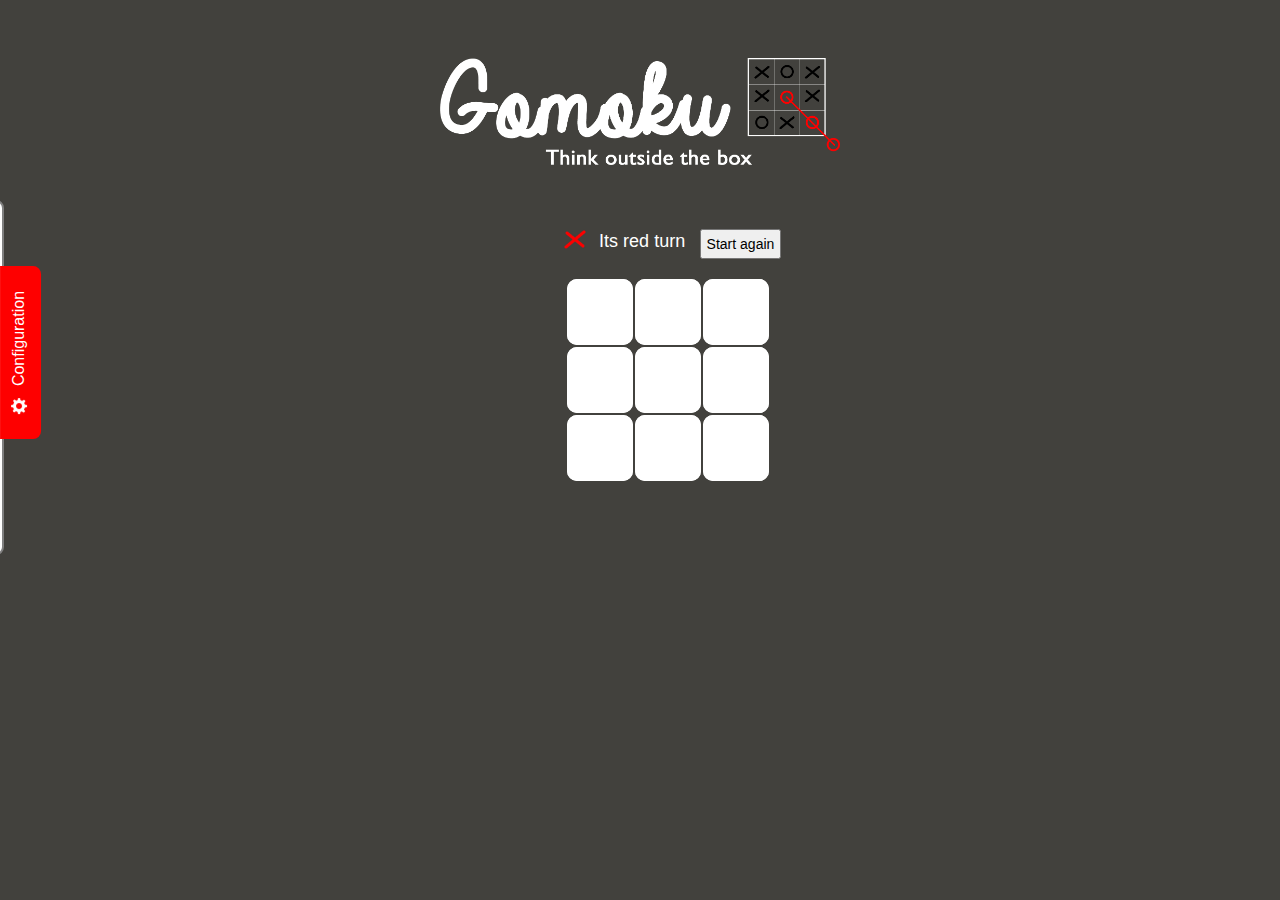
==== index.html @ e7137797 "Debut IA" ====
<!doctype html>
<html>
	<head>
		<title>Gomoku</title>
		<meta http-equiv="content-type" content="text/html; charset=utf-8" />
	</head>
	<link rel="stylesheet" type="text/css" href="css/gomoku.css">
	<body>
	<div id="title">
			<img src="images/logo.png" width="400px">
	</div>
	<div id="volet" class="configuration">
		<div>
			<div style="margin-bottom:30px;">
				<p  class="config_label">
				    <div style="float:left;width:50%;text-align:center;">Lines <input id="nb_rows" type="number" min="1" max="15" value="3"></div>
					<div style="margin-left:50%;text-align:center;">Columns <input id="nb_cols" type="number" min="1" max="15" value="3"></div>
				</p>
				<div style="margin-left:30px;" class="config_label">Token to align <input id="nb_win" type="number" min="2" value="3" max="15"></div>
				<div style="margin-left:30px;" class="config_label">Search depth <input id="searchDepth" type="number" min="1" value="4" max="10"></div>
				
			</div>
			<div>
			<table class="config_label" style="width:80%;margin-left:30px;">
				<tr>
					<td style="width:60%;"></td>
					<td style="text-align:center;width:20%;">Red</td>
					<td style="text-align:center;width:20%;">Black</td>
				</tr>
				<tr>
					<td>Human</td>
					<td style="text-align:center;"><input name="red" id="red_human" type="radio"  checked="true"></td>
					<td style="text-align:center;"><input name="black" id="black_human" type="radio"></td>
				</tr>
				<tr>
					<td>Computer</td>
					<td style="text-align:center;"><input name="red" id="red_ia" type="radio"></td>
					<td style="text-align:center;"><input name="black" id="black_ia" type="radio"></td>
				</tr>
				<tr>
					<td>Random</td>
					<td style="text-align:center;"><input name="red" id="red_random" type="radio"></td>
					<td style="text-align:center;"><input name="black" id="black_random" type="radio" checked="true"></td>
				</tr>
			</table>
			</div>
			<div style="text-align:center;margin-top:20px;">
				<label style="text-align:center;"><button onclick="random_configuration();">Random</button></label>
				<label style="text-align:center;"><button onclick="get_configuration();" >Begin</button></label>
			</div>
		</div>
		<a href="#volet" class="ouvrir"><img src="images/tool.png" style="margin-right:12px;"><span style="vertical-align:17%;">Configuration</span></a>
		<a href="#volet_clos" class="fermer"><img src="images/tool.png" style="margin-right:12px;"><span style="vertical-align:17%;">Configuration</span></a>
	</div>
	<div class="content" style="width:100%">
		<div style="width:100%;padding:10px;text-align:center;" id="game">
			<div style="margin-bottom:14px;">
				<img id="img_turn" src="images/cross.png" width="40px;">
				<span id="player_round">Default</span>
				<button id="start_again" class="hide" onclick="get_configuration();">Start again</button>
			</div>
			<table id="table_game" align="center"></table>
		<div>
	</div>


		<script src='js/gomoku.js'></script>
	</body>
</html>
---- css/gomoku.css ----
html {
	background-color: #42413d;
	color:white;
    font-family: Gill Sans,Gill Sans MT,Calibri,sans-serif; 
}

button {
    font-family: Gill Sans,Gill Sans MT,Calibri,sans-serif; 
	font-size:14px;
	padding:5px;
	cursor:pointer;
}

td, tr{
	border: 2px solid white;
	border-radius: 10px;
	background-color: white;
}

#table_game td{
	/*width: 50px;
	height: 50px;*/
	cursor: pointer;
}

#player_round{
    font-size:18px;
    vertical-align: 59%;
}
#img_turn{
    margin-top: 10px;
}
.red {
	background: white url("../images/cross.png") no-repeat center center;
}

.black {
	background: white url("../images/circle.png") no-repeat center center;
}

.content{
	padding:10px;
	position:absolute;
  	z-index:1;
}

#start_again{
    vertical-align: 60%;
    margin-left: 10px;
}
#start_again .hide{
    display: none;
}
#start_again .show{
    display: inline;
}
#rules{
 	float:left;
    width:30%;
}
#title{
	text-align: center;
	padding:50px;
    padding-bottom: 20px;
}

#volet {
	position:absolute;
 	z-index: 2;
    width: 280px;
    padding: 20px;
    background: white; color: black;
    border-radius: 0 8px 8px 0 ;
    border: 2px solid grey;
    left: -320px; 
    top: 200px;	
}

#volet a.ouvrir, #volet a.fermer {
    padding: 10px 25px;
    background: #fe0000;
    color: #fff;
    text-decoration: none;
}

#volet a.fermer {
    display: none;
}

#volet a.ouvrir, #volet a.fermer {
    position: absolute;
    right: -105px;
    top: 130px;

    /* quelques styles CSS3 */
    -ms-transform: rotate(270deg);
    -moz-transform: rotate(270deg);
    -webkit-transform: rotate(270deg);
    transform: rotate(270deg);

    border-radius: 0 0 8px 8px;
}

#volet {
    -webkit-transition: all .5s ease-in;
    transition: all .5s ease-in;
}

#volet_clos:target #volet {
    left: -250px;
}

#volet:target a.ouvrir {
    display: none;
}

#volet:target a.fermer {
    display: block;
}

#volet:target {
    left: 0;
}

.config_label {
	margin-bottom: 20px;
}
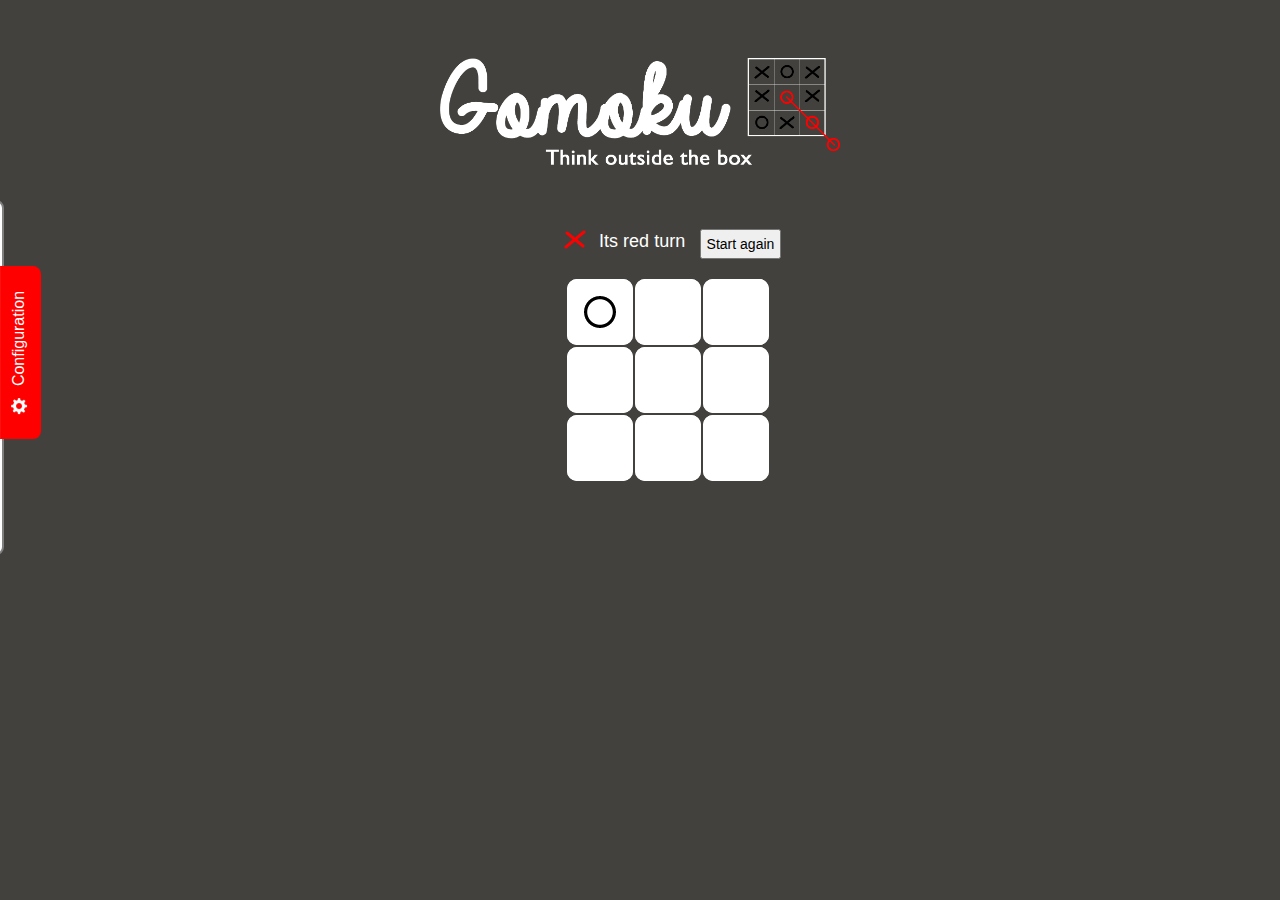
==== commit 226d1c59: "Alpha/Beta" ====
--- a/index.html
+++ b/index.html
@@ -35,18 +35,18 @@
 				<tr>
 					<td>Computer</td>
 					<td style="text-align:center;"><input name="red" id="red_ia" type="radio"></td>
-					<td style="text-align:center;"><input name="black" id="black_ia" type="radio"></td>
+					<td style="text-align:center;"><input name="black" id="black_ia" type="radio" checked="true"></td>
 				</tr>
 				<tr>
 					<td>Random</td>
 					<td style="text-align:center;"><input name="red" id="red_random" type="radio"></td>
-					<td style="text-align:center;"><input name="black" id="black_random" type="radio" checked="true"></td>
+					<td style="text-align:center;"><input name="black" id="black_random" type="radio"></td>
 				</tr>
 			</table>
 			</div>
 			<div style="text-align:center;margin-top:20px;">
 				<label style="text-align:center;"><button onclick="random_configuration();">Random</button></label>
-				<label style="text-align:center;"><button onclick="get_configuration();" >Begin</button></label>
+				<label style="text-align:center;"><button onclick="get_configuration();">Begin</button></label>
 			</div>
 		</div>
 		<a href="#volet" class="ouvrir"><img src="images/tool.png" style="margin-right:12px;"><span style="vertical-align:17%;">Configuration</span></a>
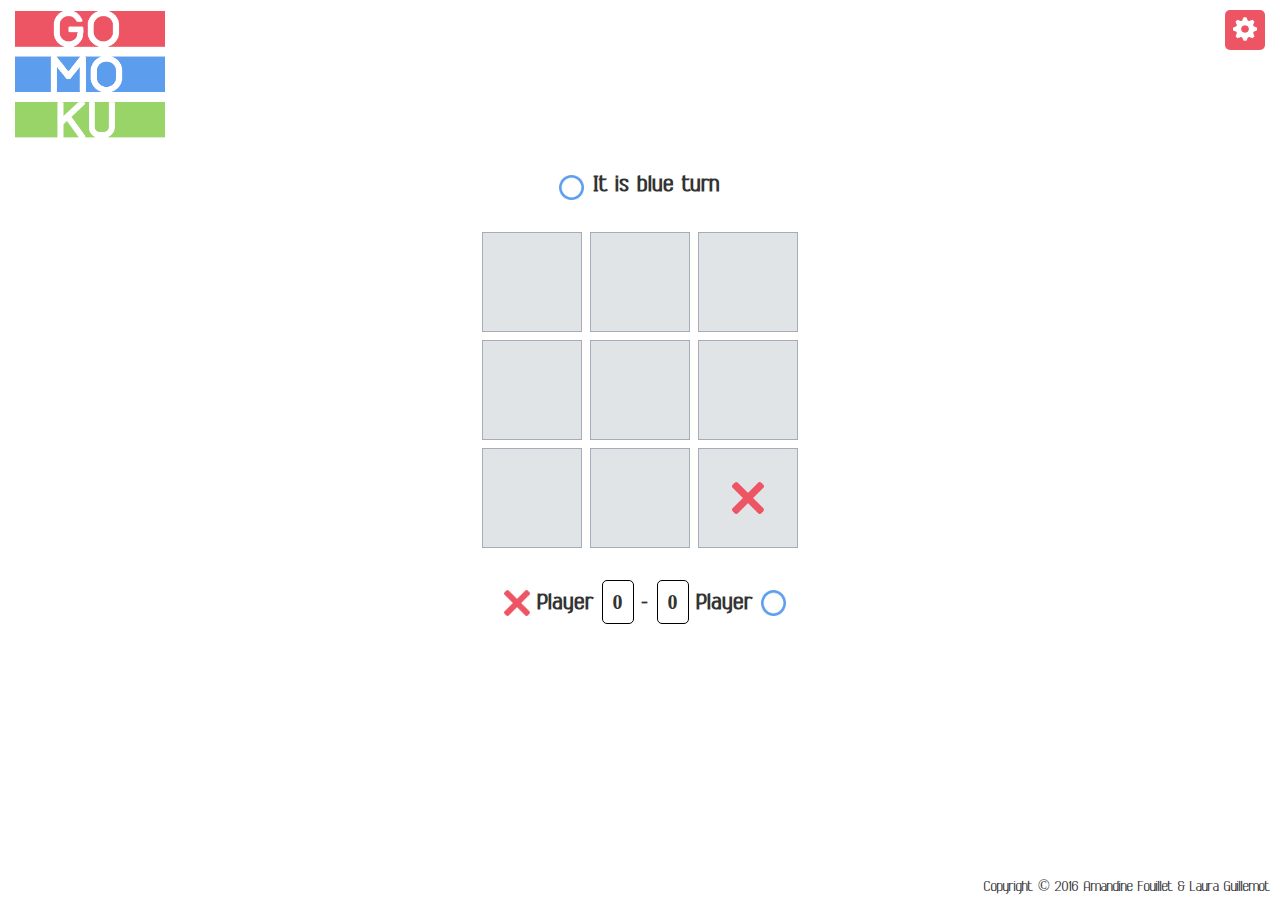
==== commit e9545e9a: "Changement graphique" ====
--- a/index.html
+++ b/index.html
@@ -5,65 +5,91 @@
 		<meta http-equiv="content-type" content="text/html; charset=utf-8" />
 	</head>
 	<link rel="stylesheet" type="text/css" href="css/gomoku.css">
-	<body>
-	<div id="title">
-			<img src="images/logo.png" width="400px">
-	</div>
-	<div id="volet" class="configuration">
-		<div>
-			<div style="margin-bottom:30px;">
-				<p  class="config_label">
-				    <div style="float:left;width:50%;text-align:center;">Lines <input id="nb_rows" type="number" min="1" max="15" value="3"></div>
-					<div style="margin-left:50%;text-align:center;">Columns <input id="nb_cols" type="number" min="1" max="15" value="3"></div>
-				</p>
-				<div style="margin-left:30px;" class="config_label">Token to align <input id="nb_win" type="number" min="2" value="3" max="15"></div>
-				<div style="margin-left:30px;" class="config_label">Search depth <input id="searchDepth" type="number" min="1" value="4" max="10"></div>
-				
+	<link rel="stylesheet" type="text/css" href="css/bootstrap.min.css">
+	<body style="text-align:left;">
+		<div class="container">
+			<div class="row">
+			<div id="princ" class="col-xs-12">
+				<div class="row" style="margin-top:10px">
+					<div class="col-xs-6">
+						<img src="images/gomoku.png" width="150px"/>
+					</div>
+					<div class="col-xs-6 text-right">
+						<button id="btnOpen"  onclick="openThat()"  class="button redbutton"><img src="images/configuration.png"/></button>
+					</div>
+				</div>
+
+				<div class="row text-center" style="margin-top:20px;">
+						<div style="margin-bottom:20px;"><img id="img_turn" src="images/delete.png" width="2%"><span id="player_round" class="turn">It is red turn ! </span><button id="continue" onclick="continueGame();" class="button contButton">Continue</button></div>
+						<div id="game">
+						<table id="table_game">
+							<tr><td></td><td></td><td></td></tr>
+							<tr><td></td><td></td><td></td></tr>
+							<tr><td></td><td></td><td></td></tr>
+						</table>
+						</div>
+						<div style="margin-top:30px;"><span class="turn"><img src="images/delete.png" width="2%"> Player <span class="number" id="red_points">8</span> - <span id="blue_points" class="number">3</span> Player <img src="images/geometry.png" width="2%"></span></div>
+				</div>
 			</div>
-			<div>
-			<table class="config_label" style="width:80%;margin-left:30px;">
-				<tr>
-					<td style="width:60%;"></td>
-					<td style="text-align:center;width:20%;">Red</td>
-					<td style="text-align:center;width:20%;">Black</td>
-				</tr>
-				<tr>
-					<td>Human</td>
-					<td style="text-align:center;"><input name="red" id="red_human" type="radio"  checked="true"></td>
-					<td style="text-align:center;"><input name="black" id="black_human" type="radio"></td>
-				</tr>
-				<tr>
-					<td>Computer</td>
-					<td style="text-align:center;"><input name="red" id="red_ia" type="radio"></td>
-					<td style="text-align:center;"><input name="black" id="black_ia" type="radio" checked="true"></td>
-				</tr>
-				<tr>
-					<td>Random</td>
-					<td style="text-align:center;"><input name="red" id="red_random" type="radio"></td>
-					<td style="text-align:center;"><input name="black" id="black_random" type="radio"></td>
-				</tr>
-			</table>
-			</div>
-			<div style="text-align:center;margin-top:20px;">
-				<label style="text-align:center;"><button onclick="random_configuration();">Random</button></label>
-				<label style="text-align:center;"><button onclick="get_configuration();">Begin</button></label>
-			</div>
-		</div>
-		<a href="#volet" class="ouvrir"><img src="images/tool.png" style="margin-right:12px;"><span style="vertical-align:17%;">Configuration</span></a>
-		<a href="#volet_clos" class="fermer"><img src="images/tool.png" style="margin-right:12px;"><span style="vertical-align:17%;">Configuration</span></a>
-	</div>
-	<div class="content" style="width:100%">
-		<div style="width:100%;padding:10px;text-align:center;" id="game">
-			<div style="margin-bottom:14px;">
-				<img id="img_turn" src="images/cross.png" width="40px;">
-				<span id="player_round">Default</span>
-				<button id="start_again" class="hide" onclick="get_configuration();">Start again</button>
-			</div>
-			<table id="table_game" align="center"></table>
-		<div>
-	</div>
+			<div id="config" class="col-xs-3 text-right">
+				<div style="margin-top:10px">
+					<a id="btnClose" onclick="closeThat()" class="button whitebutton" aria-hidden="true"><img src="images/configuration21.png"/></a>
+					<div class="col-xs-12 text-center" style="margin-top:0px;font-family:track">Settings</div>
+					<div class="col-xs-12 text-left" style="margin-top:50px;">
+						<span style="margin-right:10px;">Number of rows</span> 
+						<img onclick="dec('nb_rows',1);" class="add_minus" src="images/minus.png" style="margin-right:10px"/>
+						<span id="nb_rows" class="nb">3</span> 
+						<img onclick="inc('nb_rows',15);" class="add_minus" src="images/add.png" style="margin-left:10px">
+					</div>
+					<div class="col-xs-12 text-left" style="margin-top:50px;margin-right:10px;">
+						<span style="margin-right:10px;">Number of columns</span> 
+						<img onclick="dec('nb_cols',1);"  class="add_minus" src="images/minus.png" style="margin-right:10px"/>
+						<span id="nb_cols" class="nb">3</span> 
+						<img onclick="inc('nb_cols',15);" class="add_minus" src="images/add.png" style="margin-left:10px">
+					</div>
+					<div class="col-xs-12 text-left" style="margin-top:50px;margin-right:10px;">
+						<span style="margin-right:10px;">Token to align</span> 
+						<img onclick="dec('nb_win',1);" class="add_minus" src="images/minus.png" style="margin-right:10px"/>
+						<span id="nb_win" class="nb">3</span> 
+						<img onclick="inc('nb_win',15);" class="add_minus" src="images/add.png" style="margin-left:10px">
+					</div>
+					<div class="col-xs-12 text-left" style="margin-top:50px;margin-right:10px;">
+						<span style="margin-right:10px">Play with </span>
+						<input type="radio" id="human" name="player" onclick="hideComp();"/>
+  						<label for="human"><span></span>Human</label>
+						<input type="radio" id="computer" name="player" checked="true" onclick="showComp();" />
+ 						<label for="computer"><span></span>Computer</label>
+					</div>
+					<div id="color" class="col-xs-12 text-left" style="margin-top:50px;margin-right:10px;">
+						<span style="margin-right:10px">Your color </span>
+						<input type="radio" id="red" name="color" checked="true"/>
+  						<label for="red"><span></span>Red</label>
+						<input type="radio" id="blue" name="color"/>
+ 						<label for="blue"><span></span>Blue</label>
+					</div>
+					<div id="difficulty" class="col-xs-12 text-left" style="margin-top:50px;margin-right:10px;">
+						<span style="margin-right:10px">Difficulty</span>
+						<input type="radio" id="random" name="level" />
+  						<label for="random"><span></span>Easy</label>
+						<input type="radio" id="medium" name="level" checked="true"/>
+ 						<label for="medium"><span></span>Medium</label>
+ 						<input type="radio" id="hard" name="level"/>
+ 						<label for="hard"><span></span>Hard</label>
+					</div>
+					<div class="col-xs-12 text-center" style="margin-top:80px;">
+						<div class="col-xs-6"><button onclick="random_configuration();" style="width:100%;color:#ed5564;font-family:track;padding:5px;">Random</button></div>
+						<div class="col-xs-6"><button onclick="get_configuration(true);" style="width:100%;color:#ed5564;font-family:track;padding:5px;">Restart</button></div>
+					</div>
 
 
+				</div>
+			</div>
+			</div>
+			<footer id="foot">Copyright © 2016 Amandine Fouillet & Laura Guillemot</footer>
+		</div>
+		<script src="js/graphique.js"></script>
 		<script src='js/gomoku.js'></script>
+		<script src="js/jquery-2.2.0.min.js"></script>
+		<script src="js/bootstrap.min.js"></script>
 	</body>
 </html>--- a/css/gomoku.css
+++ b/css/gomoku.css
@@ -1,127 +1,213 @@
-html {
-	background-color: #42413d;
-	color:white;
-    font-family: Gill Sans,Gill Sans MT,Calibri,sans-serif; 
-}
-
-button {
-    font-family: Gill Sans,Gill Sans MT,Calibri,sans-serif; 
-	font-size:14px;
-	padding:5px;
-	cursor:pointer;
-}
-
-td, tr{
-	border: 2px solid white;
-	border-radius: 10px;
-	background-color: white;
-}
-
-#table_game td{
-	/*width: 50px;
-	height: 50px;*/
-	cursor: pointer;
-}
-
-#player_round{
-    font-size:18px;
-    vertical-align: 59%;
-}
-#img_turn{
-    margin-top: 10px;
-}
+@font-face {
+  font-family: 'ambrosia';
+  src: url('../font/ambrosia.ttf') format('truetype');
+  font-weight: normal;
+  font-style: normal;
+}
+
+@font-face {
+    font-family: 'source';
+    src: url('../font/Source.otf') format('truetype');
+    font-weight: normal;
+    font-style: normal;
+}
+
+body{
+  
+  min-height: 100%;
+  font-family: ambrosia; 
+  text-align: center; 
+}
+
 .red {
-	background: white url("../images/cross.png") no-repeat center center;
+  background: #e0e4e7  url("../images/delete.png") no-repeat center center;
+}
+.redWin {
+  background: #ed5564;
 }
 
 .black {
-	background: white url("../images/circle.png") no-repeat center center;
-}
-
-.content{
-	padding:10px;
-	position:absolute;
-  	z-index:1;
-}
-
-#start_again{
-    vertical-align: 60%;
-    margin-left: 10px;
-}
-#start_again .hide{
-    display: none;
-}
-#start_again .show{
-    display: inline;
-}
-#rules{
- 	float:left;
-    width:30%;
-}
-#title{
-	text-align: center;
-	padding:50px;
-    padding-bottom: 20px;
-}
-
-#volet {
-	position:absolute;
- 	z-index: 2;
-    width: 280px;
-    padding: 20px;
-    background: white; color: black;
-    border-radius: 0 8px 8px 0 ;
-    border: 2px solid grey;
-    left: -320px; 
-    top: 200px;	
-}
-
-#volet a.ouvrir, #volet a.fermer {
-    padding: 10px 25px;
-    background: #fe0000;
-    color: #fff;
-    text-decoration: none;
-}
-
-#volet a.fermer {
-    display: none;
-}
-
-#volet a.ouvrir, #volet a.fermer {
-    position: absolute;
-    right: -105px;
-    top: 130px;
-
-    /* quelques styles CSS3 */
-    -ms-transform: rotate(270deg);
-    -moz-transform: rotate(270deg);
-    -webkit-transform: rotate(270deg);
-    transform: rotate(270deg);
-
-    border-radius: 0 0 8px 8px;
-}
-
-#volet {
-    -webkit-transition: all .5s ease-in;
-    transition: all .5s ease-in;
-}
-
-#volet_clos:target #volet {
-    left: -250px;
-}
-
-#volet:target a.ouvrir {
-    display: none;
-}
-
-#volet:target a.fermer {
-    display: block;
-}
-
-#volet:target {
-    left: 0;
-}
-
-.config_label {
-	margin-bottom: 20px;
+  background: #e0e4e7  url("../images/geometry.png") no-repeat center center;
+}
+.blackWin {
+  background: #4cc5e4;
+}
+.turn{
+  margin-left:10px;
+  margin-top:10px;
+  font-family: ambrosia; 
+  font-size: 25px;
+  font-weight: bold;
+}
+
+table { 
+  margin : 10px auto auto auto; 
+  border-collapse: inherit !important;
+  border-spacing: 8px 8px !important;
+}
+
+.container{
+  width:100% !important;
+}
+
+
+.alignTable{
+  position: absolute;
+  left:40%;
+}
+
+table td{
+  cursor: pointer;
+  display: table-cell !important;
+  width:100px !important;
+  height:100px !important;
+  background-color: #e0e4e7 ;
+  border: 1px solid #a5adb8;
+}
+
+.border_bottom {
+  border-bottom:1pt solid black;
+} 
+
+.button {
+  vertical-align: middle;
+  position: relative;
+  vertical-align: middle;
+  border-radius: 5px;
+  padding: 5px;
+  font-size: 22px;
+  width:40px;
+  height:40px;
+  color: white;
+  text-align: center;
+  right:0;
+  background: #67B2D0;
+  border: 0;
+  cursor: pointer;
+}
+
+.redbutton {
+  background: #ed5564;
+  padding-top: 1px;
+}
+
+.number{
+  font-family: track;
+  font-size: 20px;
+  padding:10px;
+  border-radius: 5px;
+  border:1px solid black;
+}
+
+.center-table
+{
+  margin: 0 auto !important;
+  float: none !important;
+}
+
+.center-div{
+  position: absolute;
+  margin: auto;
+  top: 35%; 
+  left: 40%;
+  border-radius: 3px;
+}
+
+.whitebutton{
+  background-color: white !important;
+}
+
+
+#btnClose {
+  display: none;
+}
+
+#princ{
+  display: inline-block;
+}
+
+#config{
+  display:none;
+  background:#ed5564;
+  height:100vh;
+  color:white;
+  font-family: source;
+  font-size: 20px;
+}
+
+.add_minus{
+  cursor: pointer;
+
+}
+.nb{
+  font-family: track;
+}
+
+footer {
+  position: absolute; 
+  font-family: ambrosia;
+  bottom: 0; 
+  right: 0;
+  font-size: 16px;
+  margin-right:10px;
+  margin-left:10px;
+}
+
+
+div {
+  margin:0 0 0.75em 0;
+}
+
+input[type="radio"] {
+    display:none;
+}
+input[type="radio"] + label {
+    color: white;
+    margin-right: 10px;
+}
+
+input[type="radio"] + label span {
+    display:inline-block;
+    width:19px;
+    height:19px;
+    margin:-1px 4px 0 0;
+    vertical-align:middle;
+    cursor:pointer;
+    -moz-border-radius:  50%;
+    border-radius:  50%;
+    margin-right: 10px;
+}
+
+input[type="radio"] + label span {
+     background-color:white;
+}
+
+input[type="radio"]:checked + label span{
+     background-color:#4cc5e4;
+
+}
+input[type="radio"]:checked + label span .green{
+     background-color:black;
+
+}
+
+input[type="radio"] + label span,
+input[type="radio"]:checked + label span {
+  -webkit-transition:background-color 0.4s linear;
+  -o-transition:background-color 0.4s linear;
+  -moz-transition:background-color 0.4s linear;
+  transition:background-color 0.4s linear;
+}
+
+label{
+  font-weight: inherit !important;
+}
+
+.contButton{
+  margin-left:20px;
+  width:100px;
+  font-size:18px;
+  font-family:source;
+  display:none;
+  background-color: #5c9ded;
 }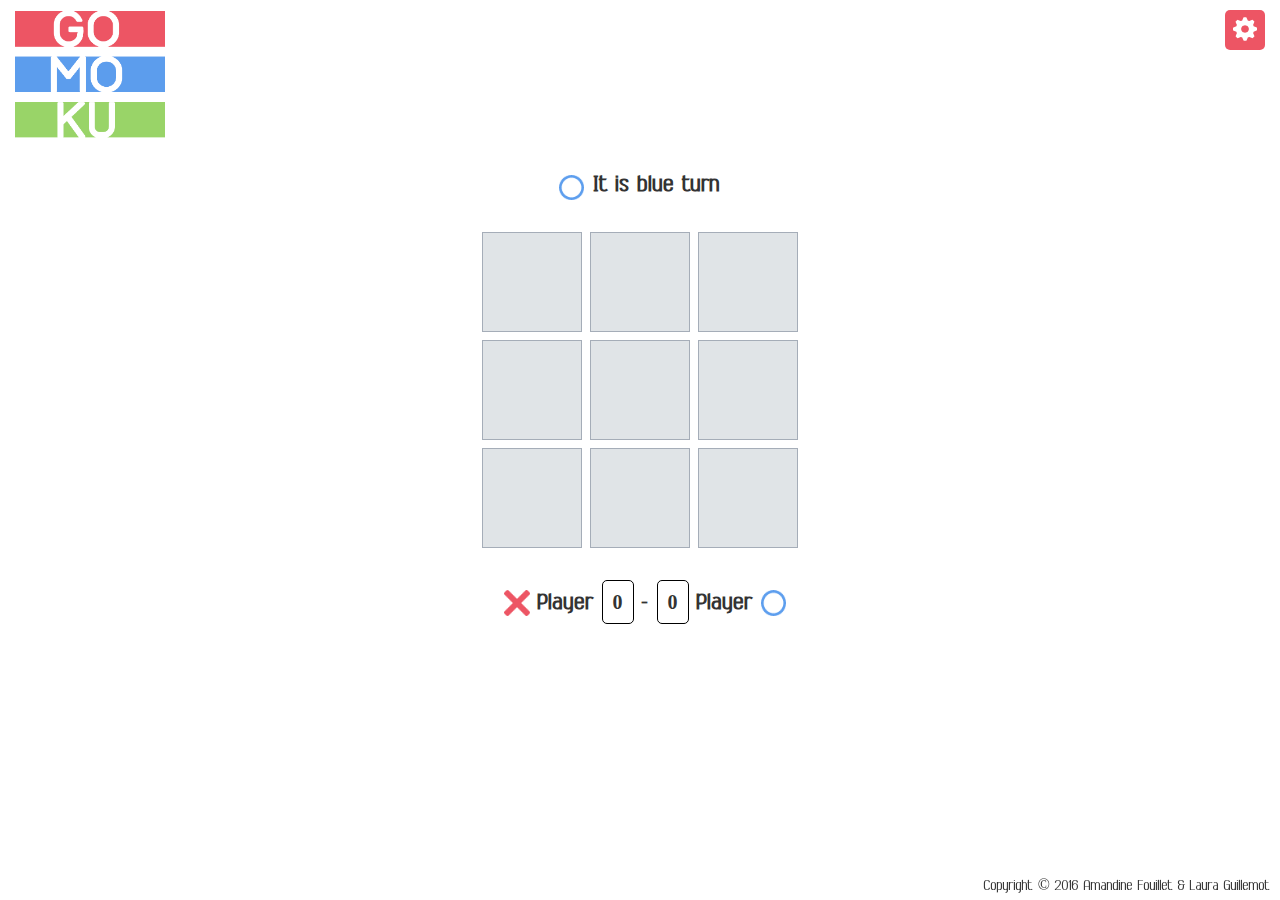
==== commit 55f32951: "comment" ====
--- a/index.html
+++ b/index.html
@@ -6,7 +6,7 @@
 	</head>
 	<link rel="stylesheet" type="text/css" href="css/gomoku.css">
 	<link rel="stylesheet" type="text/css" href="css/bootstrap.min.css">
-	<body style="text-align:left;">
+	<body style="text-align:left;" onload="get_configuration(true);">
 		<div class="container">
 			<div class="row">
 			<div id="princ" class="col-xs-12">
@@ -31,43 +31,43 @@
 						<div style="margin-top:30px;"><span class="turn"><img src="images/delete.png" width="2%"> Player <span class="number" id="red_points">8</span> - <span id="blue_points" class="number">3</span> Player <img src="images/geometry.png" width="2%"></span></div>
 				</div>
 			</div>
-			<div id="config" class="col-xs-3 text-right">
+			<div id="config" class="col-md-3 col-xs-6 text-right">
 				<div style="margin-top:10px">
 					<a id="btnClose" onclick="closeThat()" class="button whitebutton" aria-hidden="true"><img src="images/configuration21.png"/></a>
 					<div class="col-xs-12 text-center" style="margin-top:0px;font-family:track">Settings</div>
 					<div class="col-xs-12 text-left" style="margin-top:50px;">
 						<span style="margin-right:10px;">Number of rows</span> 
-						<img onclick="dec('nb_rows',1);" class="add_minus" src="images/minus.png" style="margin-right:10px"/>
+						<img onclick="dec('nb_rows', 1);" class="add_minus" src="images/minus.png" style="margin-right:10px"/>
 						<span id="nb_rows" class="nb">3</span> 
 						<img onclick="inc('nb_rows',15);" class="add_minus" src="images/add.png" style="margin-left:10px">
 					</div>
-					<div class="col-xs-12 text-left" style="margin-top:50px;margin-right:10px;">
+					<div class="col-xs-12 text-left" style="margin-top:30px;margin-right:10px;">
 						<span style="margin-right:10px;">Number of columns</span> 
 						<img onclick="dec('nb_cols',1);"  class="add_minus" src="images/minus.png" style="margin-right:10px"/>
 						<span id="nb_cols" class="nb">3</span> 
 						<img onclick="inc('nb_cols',15);" class="add_minus" src="images/add.png" style="margin-left:10px">
 					</div>
-					<div class="col-xs-12 text-left" style="margin-top:50px;margin-right:10px;">
+					<div class="col-xs-12 text-left" style="margin-top:30px;margin-right:10px;">
 						<span style="margin-right:10px;">Token to align</span> 
 						<img onclick="dec('nb_win',1);" class="add_minus" src="images/minus.png" style="margin-right:10px"/>
 						<span id="nb_win" class="nb">3</span> 
 						<img onclick="inc('nb_win',15);" class="add_minus" src="images/add.png" style="margin-left:10px">
 					</div>
-					<div class="col-xs-12 text-left" style="margin-top:50px;margin-right:10px;">
+					<div class="col-xs-12 text-left" style="margin-top:30px;margin-right:10px;">
 						<span style="margin-right:10px">Play with </span>
 						<input type="radio" id="human" name="player" onclick="hideComp();"/>
   						<label for="human"><span></span>Human</label>
 						<input type="radio" id="computer" name="player" checked="true" onclick="showComp();" />
  						<label for="computer"><span></span>Computer</label>
 					</div>
-					<div id="color" class="col-xs-12 text-left" style="margin-top:50px;margin-right:10px;">
+					<div id="color" class="col-xs-12 text-left" style="margin-top:30px;margin-right:10px;">
 						<span style="margin-right:10px">Your color </span>
 						<input type="radio" id="red" name="color" checked="true"/>
   						<label for="red"><span></span>Red</label>
 						<input type="radio" id="blue" name="color"/>
  						<label for="blue"><span></span>Blue</label>
 					</div>
-					<div id="difficulty" class="col-xs-12 text-left" style="margin-top:50px;margin-right:10px;">
+					<div id="difficulty" class="col-xs-12 text-left" style="margin-top:30px;margin-right:10px;">
 						<span style="margin-right:10px">Difficulty</span>
 						<input type="radio" id="random" name="level" />
   						<label for="random"><span></span>Easy</label>
@@ -76,7 +76,7 @@
  						<input type="radio" id="hard" name="level"/>
  						<label for="hard"><span></span>Hard</label>
 					</div>
-					<div class="col-xs-12 text-center" style="margin-top:80px;">
+					<div class="col-xs-12 text-center" style="margin-top:50px;">
 						<div class="col-xs-6"><button onclick="random_configuration();" style="width:100%;color:#ed5564;font-family:track;padding:5px;">Random</button></div>
 						<div class="col-xs-6"><button onclick="get_configuration(true);" style="width:100%;color:#ed5564;font-family:track;padding:5px;">Restart</button></div>
 					</div>
@@ -89,6 +89,7 @@
 		</div>
 		<script src="js/graphique.js"></script>
 		<script src='js/gomoku.js'></script>
+		<script src='js/ia.js'></script>
 		<script src="js/jquery-2.2.0.min.js"></script>
 		<script src="js/bootstrap.min.js"></script>
 	</body>
--- a/css/gomoku.css
+++ b/css/gomoku.css
@@ -13,8 +13,8 @@
 }
 
 body{
-  
   min-height: 100%;
+  height:100%;
   font-family: ambrosia; 
   text-align: center; 
 }
@@ -144,14 +144,21 @@
 }
 
 footer {
-  position: absolute; 
+  height:24px; 
   font-family: ambrosia;
-  bottom: 0; 
-  right: 0;
   font-size: 16px;
+  height:24px; // Replace with the height your footer should be
+  width: 100%; // Don't change
+  background-image: none;
+  background-repeat: repeat;
+  background-attachment: scroll;
+  background-position: 0% 0%;
+  position: fixed;
+  bottom: 0pt;
+  right: 0pt;
   margin-right:10px;
   margin-left:10px;
-}
+}  
 
 
 div {
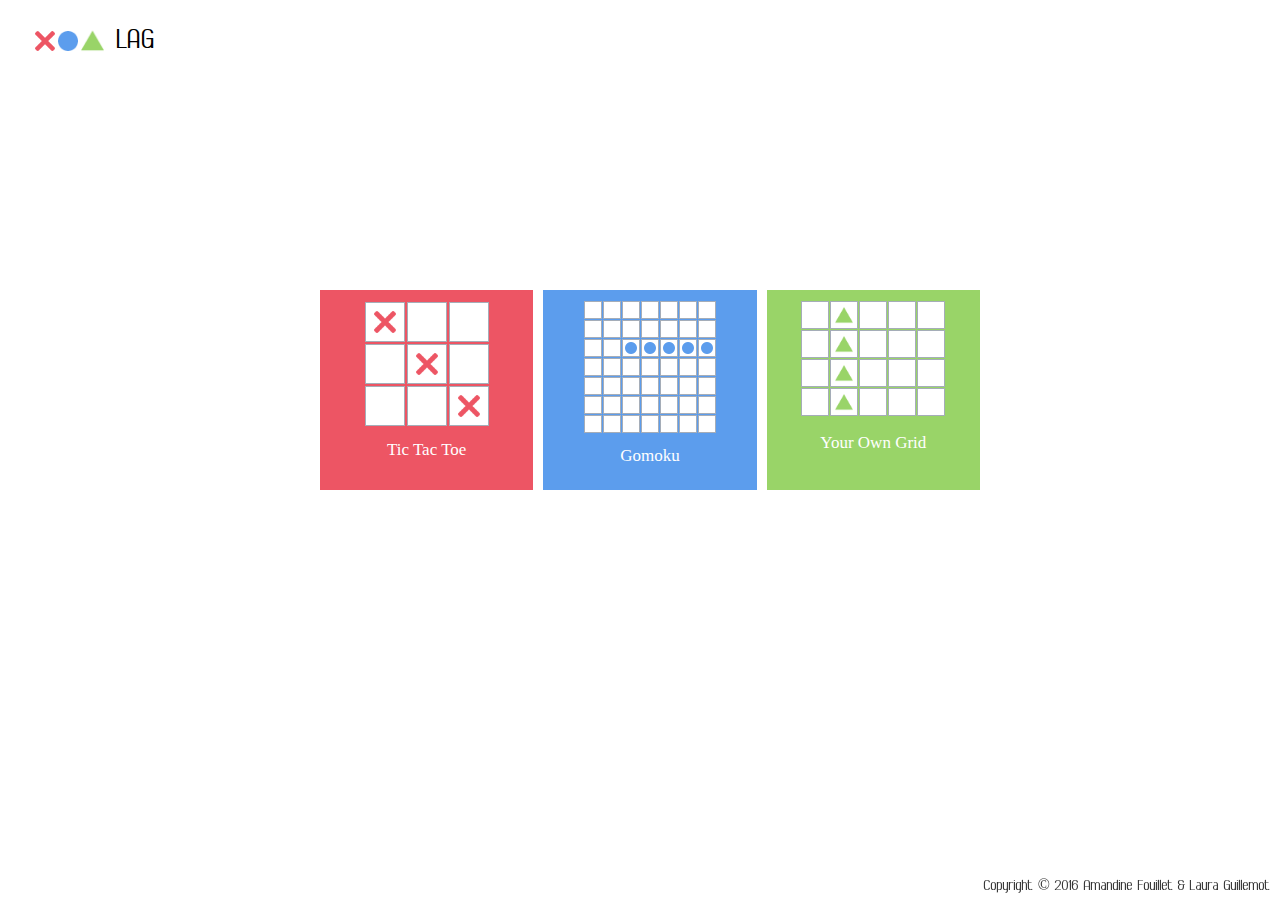
==== commit e23b1bdd: "3 jeux + ia gomoku" ====
--- a/index.html
+++ b/index.html
@@ -6,89 +6,61 @@
 	</head>
 	<link rel="stylesheet" type="text/css" href="css/gomoku.css">
 	<link rel="stylesheet" type="text/css" href="css/bootstrap.min.css">
-	<body style="text-align:left;" onload="get_configuration(true);">
-		<div class="container">
-			<div class="row">
-			<div id="princ" class="col-xs-12">
-				<div class="row" style="margin-top:10px">
-					<div class="col-xs-6">
-						<img src="images/gomoku.png" width="150px"/>
-					</div>
-					<div class="col-xs-6 text-right">
-						<button id="btnOpen"  onclick="openThat()"  class="button redbutton"><img src="images/configuration.png"/></button>
+	<body style="text-align:left;" style="height:100%">
+		<div class="container" style="height:100%">
+			<div class="row" style="font-family:ambrosia;font-size:30px;margin:20px;">
+				<img width="20px;" src="images/delete.png" style="margin-right:3px;"><img width="20px;" src="images/round.png" style="margin-right:3px;"><img width="23px;" src="images/plain.png" style="margin-right:3px;">
+				<span style="color:black;">L</span><span style="color:black;">A</span><span style="color:black;">G</span>
+			</div>
+			<div class="row" style="height:100%">
+				<div id="princ" class="col-xs-12" style="position:absolute;top:30%">
+					<div class="row text-center" style="margin-top:20px;">
+						<div id="menu" class="menu">
+							<div class="col-sm-3"></div>
+							<div class="redMenu col-sm-2">
+								<a href="game.html" onclick="saveData(1);">
+									<table class="smallMenu">
+										<tr><td class="red2"></td><td></td><td></td></tr>
+										<tr><td></td><td class="red2"></td><td></td></tr>
+										<tr><td></td><td></td><td class="red2"></td></tr>
+									</table>
+									<span> Tic Tac Toe</span>
+								</a>
+							</div>
+							<div class="blueMenu col-sm-2">
+								<a href="game.html" onclick="saveData(3);">
+									<table class="verySmallMenu">
+										<tr><td></td><td></td><td></td><td></td><td></td><td></td><td></td></tr>
+										<tr><td></td><td></td><td></td><td></td><td></td><td></td><td></td></tr>
+										<tr></td><td></td><td></td><td class="blue"></td><td class="blue"></td><td class="blue"></td><td class="blue"></td><td class="blue"></tr>
+										<tr><td></td><td></td><td></td><td></td><td></td><td></td><td></td></tr>
+										<tr><td></td><td></td><td></td><td></td><td></td><td></td><td></td></tr>
+										<tr><td></td><td></td><td></td><td></td><td></td><td></td><td></td></tr>
+										<tr><td></td><td></td><td></td><td></td><td></td><td></td><td></td></tr>
+									</table>
+									<span>Gomoku</span>
+								</a>
+							</div>
+							<div class="greenMenu col-sm-2">
+								<a href="game.html" onclick="saveData(2);">
+									<table class="mediumSmallMenu">
+										<tr><td></td><td class="green"></td><td></td><td></td><td></td></tr>
+										<tr><td></td><td class="green"></td><td></td><td></td><td></td></tr>
+										<tr><td></td><td class="green"></td><td></td><td></td><td></td></tr>
+										<tr><td></td><td class="green"></td><td></td><td></td><td></td></tr>
+									</table>
+									<span>Your Own Grid</span>
+								</a>
+							</div>
+							<div class="col-sm-3"></div>
+						</div>
 					</div>
 				</div>
-
-				<div class="row text-center" style="margin-top:20px;">
-						<div style="margin-bottom:20px;"><img id="img_turn" src="images/delete.png" width="2%"><span id="player_round" class="turn">It is red turn ! </span><button id="continue" onclick="continueGame();" class="button contButton">Continue</button></div>
-						<div id="game">
-						<table id="table_game">
-							<tr><td></td><td></td><td></td></tr>
-							<tr><td></td><td></td><td></td></tr>
-							<tr><td></td><td></td><td></td></tr>
-						</table>
-						</div>
-						<div style="margin-top:30px;"><span class="turn"><img src="images/delete.png" width="2%"> Player <span class="number" id="red_points">8</span> - <span id="blue_points" class="number">3</span> Player <img src="images/geometry.png" width="2%"></span></div>
-				</div>
-			</div>
-			<div id="config" class="col-md-3 col-xs-6 text-right">
-				<div style="margin-top:10px">
-					<a id="btnClose" onclick="closeThat()" class="button whitebutton" aria-hidden="true"><img src="images/configuration21.png"/></a>
-					<div class="col-xs-12 text-center" style="margin-top:0px;font-family:track">Settings</div>
-					<div class="col-xs-12 text-left" style="margin-top:50px;">
-						<span style="margin-right:10px;">Number of rows</span> 
-						<img onclick="dec('nb_rows', 1);" class="add_minus" src="images/minus.png" style="margin-right:10px"/>
-						<span id="nb_rows" class="nb">3</span> 
-						<img onclick="inc('nb_rows',15);" class="add_minus" src="images/add.png" style="margin-left:10px">
-					</div>
-					<div class="col-xs-12 text-left" style="margin-top:30px;margin-right:10px;">
-						<span style="margin-right:10px;">Number of columns</span> 
-						<img onclick="dec('nb_cols',1);"  class="add_minus" src="images/minus.png" style="margin-right:10px"/>
-						<span id="nb_cols" class="nb">3</span> 
-						<img onclick="inc('nb_cols',15);" class="add_minus" src="images/add.png" style="margin-left:10px">
-					</div>
-					<div class="col-xs-12 text-left" style="margin-top:30px;margin-right:10px;">
-						<span style="margin-right:10px;">Token to align</span> 
-						<img onclick="dec('nb_win',1);" class="add_minus" src="images/minus.png" style="margin-right:10px"/>
-						<span id="nb_win" class="nb">3</span> 
-						<img onclick="inc('nb_win',15);" class="add_minus" src="images/add.png" style="margin-left:10px">
-					</div>
-					<div class="col-xs-12 text-left" style="margin-top:30px;margin-right:10px;">
-						<span style="margin-right:10px">Play with </span>
-						<input type="radio" id="human" name="player" onclick="hideComp();"/>
-  						<label for="human"><span></span>Human</label>
-						<input type="radio" id="computer" name="player" checked="true" onclick="showComp();" />
- 						<label for="computer"><span></span>Computer</label>
-					</div>
-					<div id="color" class="col-xs-12 text-left" style="margin-top:30px;margin-right:10px;">
-						<span style="margin-right:10px">Your color </span>
-						<input type="radio" id="red" name="color" checked="true"/>
-  						<label for="red"><span></span>Red</label>
-						<input type="radio" id="blue" name="color"/>
- 						<label for="blue"><span></span>Blue</label>
-					</div>
-					<div id="difficulty" class="col-xs-12 text-left" style="margin-top:30px;margin-right:10px;">
-						<span style="margin-right:10px">Difficulty</span>
-						<input type="radio" id="random" name="level" />
-  						<label for="random"><span></span>Easy</label>
-						<input type="radio" id="medium" name="level" checked="true"/>
- 						<label for="medium"><span></span>Medium</label>
- 						<input type="radio" id="hard" name="level"/>
- 						<label for="hard"><span></span>Hard</label>
-					</div>
-					<div class="col-xs-12 text-center" style="margin-top:50px;">
-						<div class="col-xs-6"><button onclick="random_configuration();" style="width:100%;color:#ed5564;font-family:track;padding:5px;">Random</button></div>
-						<div class="col-xs-6"><button onclick="get_configuration(true);" style="width:100%;color:#ed5564;font-family:track;padding:5px;">Restart</button></div>
-					</div>
-
-
-				</div>
-			</div>
 			</div>
 			<footer id="foot">Copyright © 2016 Amandine Fouillet & Laura Guillemot</footer>
 		</div>
 		<script src="js/graphique.js"></script>
-		<script src='js/gomoku.js'></script>
+		<script src='js/game.js'></script>
 		<script src='js/ia.js'></script>
 		<script src="js/jquery-2.2.0.min.js"></script>
 		<script src="js/bootstrap.min.js"></script>
--- a/css/gomoku.css
+++ b/css/gomoku.css
@@ -22,6 +22,7 @@
 .red {
   background: #e0e4e7  url("../images/delete.png") no-repeat center center;
 }
+
 .redWin {
   background: #ed5564;
 }
@@ -29,9 +30,11 @@
 .black {
   background: #e0e4e7  url("../images/geometry.png") no-repeat center center;
 }
+
 .blackWin {
-  background: #4cc5e4;
-}
+  background: #5c9ded;
+}
+
 .turn{
   margin-left:10px;
   margin-top:10px;
@@ -50,17 +53,29 @@
   width:100% !important;
 }
 
-
 .alignTable{
   position: absolute;
   left:40%;
 }
 
+.bigTable td{
+  width:100px !important;
+  height:100px !important;
+}
+
+.mediumTable td{
+  width:70px !important;
+  height:70px !important;
+}
+
+.smallTable td{
+  width:40px !important;
+  height:40px !important;
+}
+
 table td{
   cursor: pointer;
   display: table-cell !important;
-  width:100px !important;
-  height:100px !important;
   background-color: #e0e4e7 ;
   border: 1px solid #a5adb8;
 }
@@ -117,7 +132,6 @@
   background-color: white !important;
 }
 
-
 #btnClose {
   display: none;
 }
@@ -137,8 +151,8 @@
 
 .add_minus{
   cursor: pointer;
-
-}
+}
+
 .nb{
   font-family: track;
 }
@@ -160,7 +174,6 @@
   margin-left:10px;
 }  
 
-
 div {
   margin:0 0 0.75em 0;
 }
@@ -193,6 +206,7 @@
      background-color:#4cc5e4;
 
 }
+
 input[type="radio"]:checked + label span .green{
      background-color:black;
 
@@ -217,4 +231,88 @@
   font-family:source;
   display:none;
   background-color: #5c9ded;
+}
+
+#menu {
+  top:50%;
+}
+
+.menu a, .menu a:hover{
+  width: 100%;
+  height: 100%;
+  font-family: track;
+  color:white;
+  font-size: 17px;
+  text-decoration: none;
+}
+
+.redMenu {
+  background-color:#ed5564;
+  height:200px;
+  margin-right: 10px;
+}
+
+.greenMenu {
+  background-color:#99d468;
+   height:200px;
+}
+
+.blueMenu {
+  background-color:#5c9ded;
+   height:200px;
+    margin-right: 10px;
+}
+
+.blackbutton{
+  background-color: #a5adb8;
+  padding: 7px;
+    padding-right: 10px;
+}
+
+.smallMenu {
+  margin-bottom: 10px;
+     border-spacing: 2px 2px !important;
+}
+
+.smallMenu td{
+  width:40px !important;
+  height:40px !important;
+  background-color: white;
+}
+
+.verySmallMenu {
+  margin-bottom: 10px;
+     border-spacing: 1px 1px !important;
+}
+
+.verySmallMenu td{
+  width:18px !important;
+  height:18px !important;
+  background-color: white;
+}
+
+.mediumSmallMenu {
+  margin-bottom: 14px;
+  border-spacing: 1px 1px !important;
+}
+
+.mediumSmallMenu td{
+  width:28px !important;
+  height:28px !important;
+  background-color: white;
+}
+
+.blue {
+  background: #e0e4e7  url("../images/round.png") no-repeat center center;
+   background-size: 12px 12px;
+}
+
+.green {
+  background: #e0e4e7  url("../images/plain.png") no-repeat center center;
+   background-size: 18px 18px;
+}
+
+.red2 {
+  background: #e0e4e7  url("../images/delete.png") no-repeat center center;
+  background-size: 22px 22px;
 }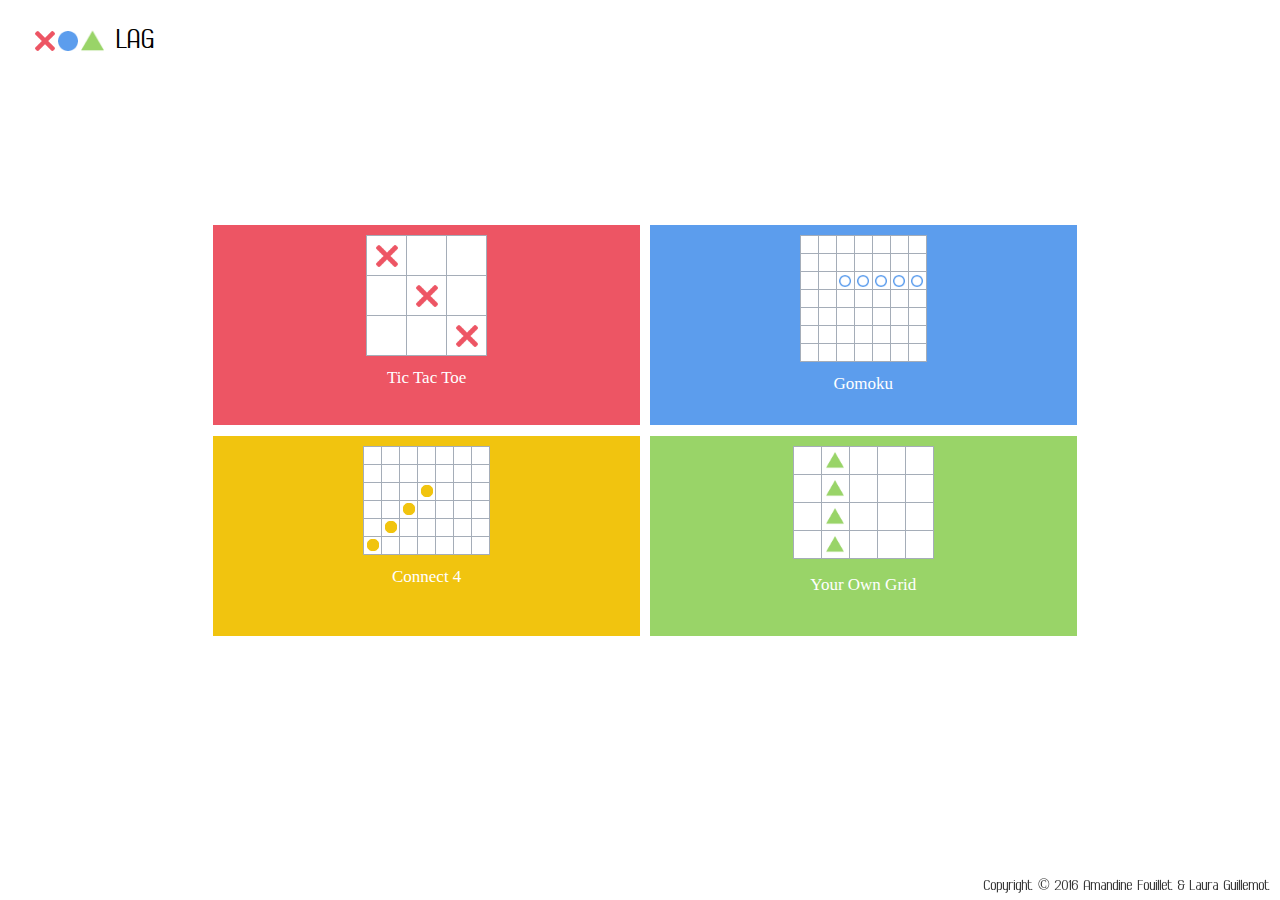
==== commit 8f05ae3c: "connect4" ====
--- a/index.html
+++ b/index.html
@@ -13,11 +13,11 @@
 				<span style="color:black;">L</span><span style="color:black;">A</span><span style="color:black;">G</span>
 			</div>
 			<div class="row" style="height:100%">
-				<div id="princ" class="col-xs-12" style="position:absolute;top:30%">
-					<div class="row text-center" style="margin-top:20px;">
+				<div id="princ" class="col-xs-12" style="position:absolute;top:25%">
+					<div class="row text-center" style="margin-top:0px;">
 						<div id="menu" class="menu">
-							<div class="col-sm-3"></div>
-							<div class="redMenu col-sm-2">
+							<div class="col-sm-2"></div>
+							<div class="redMenu col-sm-4">
 								<a href="game.html" onclick="saveData(1);">
 									<table class="smallMenu">
 										<tr><td class="red2"></td><td></td><td></td></tr>
@@ -27,7 +27,7 @@
 									<span> Tic Tac Toe</span>
 								</a>
 							</div>
-							<div class="blueMenu col-sm-2">
+							<div class="blueMenu col-sm-4">
 								<a href="game.html" onclick="saveData(3);">
 									<table class="verySmallMenu">
 										<tr><td></td><td></td><td></td><td></td><td></td><td></td><td></td></tr>
@@ -41,8 +41,22 @@
 									<span>Gomoku</span>
 								</a>
 							</div>
-							<div class="greenMenu col-sm-2">
+							<div class="col-sm-2"></div>
+							<div class="yellowMenu col-sm-4">
 								<a href="game.html" onclick="saveData(2);">
+									<table class="verySmallMenu">
+										<tr><td></td><td></td><td></td><td></td><td></td><td></td><td></td></tr>
+										<tr><td></td><td></td><td></td><td></td><td></td><td></td><td></td></tr>
+										<tr><td></td><td></td><td></td><td class="yellow"></td><td></td><td></td><td></td></tr>
+										<tr><td></td><td></td><td class="yellow"></td><td></td><td></td><td></td><td></td></tr>
+										<tr><td></td><td class="yellow"></td><td></td><td></td><td></td><td></td><td></td></tr>
+										<tr><td class="yellow"></td><td></td><td></td><td></td><td></td><td></td><td></td></tr>
+									</table>
+									<span>Connect 4</span>
+								</a>
+							</div>
+							<div class="greenMenu col-sm-4">
+								<a href="game.html" onclick="saveData(4);">
 									<table class="mediumSmallMenu">
 										<tr><td></td><td class="green"></td><td></td><td></td><td></td></tr>
 										<tr><td></td><td class="green"></td><td></td><td></td><td></td></tr>
@@ -52,7 +66,7 @@
 									<span>Your Own Grid</span>
 								</a>
 							</div>
-							<div class="col-sm-3"></div>
+							<div class="col-sm-2"></div>
 						</div>
 					</div>
 				</div>
@@ -60,8 +74,6 @@
 			<footer id="foot">Copyright © 2016 Amandine Fouillet & Laura Guillemot</footer>
 		</div>
 		<script src="js/graphique.js"></script>
-		<script src='js/game.js'></script>
-		<script src='js/ia.js'></script>
 		<script src="js/jquery-2.2.0.min.js"></script>
 		<script src="js/bootstrap.min.js"></script>
 	</body>
--- a/css/gomoku.css
+++ b/css/gomoku.css
@@ -19,6 +19,19 @@
   text-align: center; 
 }
 
+.connect4{
+  background: url("../images/connect4_empty.png") no-repeat center center;
+  background-size: 100% 100%;
+}
+.connect4_red{
+  background:  url("../images/connect4_red.png") no-repeat center center;
+  background-size: 100% 100%;
+}
+.connect4_yellow{
+  background: url("../images/connect4_yellow.png") no-repeat center center;
+  background-size: 100% 100%;
+}
+
 .red {
   background: #e0e4e7  url("../images/delete.png") no-repeat center center;
 }
@@ -35,6 +48,14 @@
   background: #5c9ded;
 }
 
+.yellowWin{
+   background: url("../images/connect4_yellow_win.png") no-repeat center center;
+  background-size: 100% 100%;
+}
+.red4win{
+   background: url("../images/connect4_red_win.png") no-repeat center center;
+  background-size: 100% 100%;
+}
 .turn{
   margin-left:10px;
   margin-top:10px;
@@ -43,41 +64,58 @@
   font-weight: bold;
 }
 
-table { 
-  margin : 10px auto auto auto; 
-  border-collapse: inherit !important;
-  border-spacing: 8px 8px !important;
-}
-
-.container{
-  width:100% !important;
-}
-
-.alignTable{
-  position: absolute;
-  left:40%;
-}
-
-.bigTable td{
-  width:100px !important;
-  height:100px !important;
-}
-
-.mediumTable td{
-  width:70px !important;
-  height:70px !important;
-}
-
-.smallTable td{
-  width:40px !important;
-  height:40px !important;
-}
-
 table td{
   cursor: pointer;
   display: table-cell !important;
   background-color: #e0e4e7 ;
-  border: 1px solid #a5adb8;
+ border: 1px solid #a5adb8;
+}
+
+table{
+  margin : 10px auto auto auto; 
+
+}
+#table_game { 
+  margin : 10px auto auto auto; 
+  border-collapse: inherit !important;
+  border-spacing: 8px 8px;
+}
+
+#table_game_4 { 
+  margin : 10px auto auto auto; 
+  border-collapse: inherit !important;
+  border-spacing: 0;
+}
+
+#table_game_4 td{
+  border: 1px solid #5c9ded;
+}
+
+.container{
+  width:100% !important;
+}
+
+.alignTable{
+  position: absolute;
+  left:40%;
+}
+
+.bigTable td{
+  width:100px !important;
+  height:100px !important;
+}
+
+.mediumTable td{
+  width:80px !important;
+  height:80px !important;
+}
+
+.smallTable td{
+  width:50px !important;
+  height:50px !important;
+}
+.smallTable {
+   border-spacing: 3px 3px !important;
 }
 
 .border_bottom {
@@ -255,6 +293,7 @@
 .greenMenu {
   background-color:#99d468;
    height:200px;
+    margin-right: 10px;
 }
 
 .blueMenu {
@@ -263,6 +302,12 @@
     margin-right: 10px;
 }
 
+.yellowMenu{
+  background-color:#f1c40f;
+  height:200px;
+  margin-right: 10px;
+}
+
 .blackbutton{
   background-color: #a5adb8;
   padding: 7px;
@@ -303,8 +348,13 @@
 }
 
 .blue {
-  background: #e0e4e7  url("../images/round.png") no-repeat center center;
+  background: #e0e4e7  url("../images/sphere.png") no-repeat center center;
    background-size: 12px 12px;
+}
+
+.yellow {
+  background: #e0e4e7  url("../images/roundYellow.png") no-repeat center center;
+  background-size: 12px 12px;
 }
 
 .green {
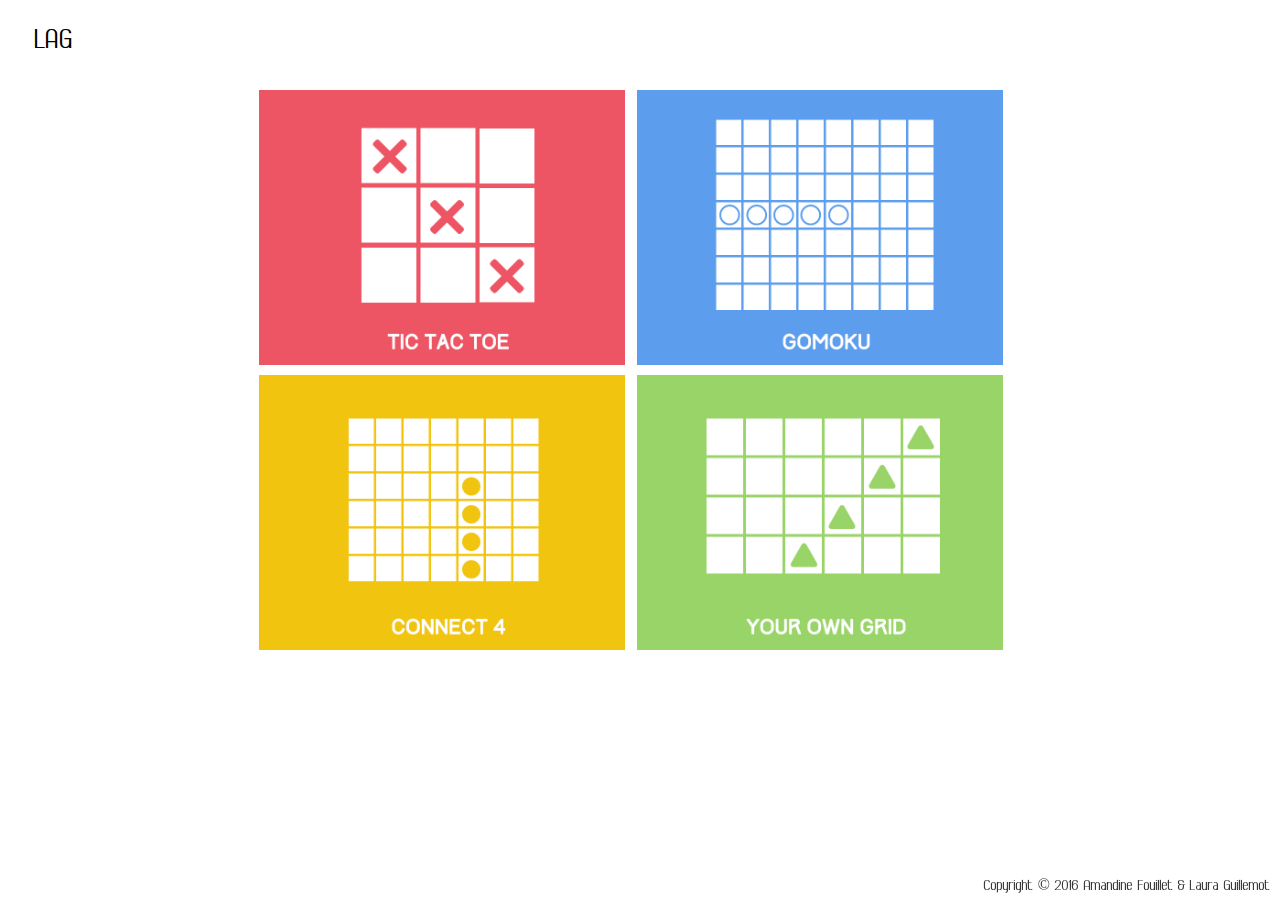
==== commit 1868af39: "style" ====
--- a/index.html
+++ b/index.html
@@ -9,27 +9,28 @@
 	<body style="text-align:left;" style="height:100%">
 		<div class="container" style="height:100%">
 			<div class="row" style="font-family:ambrosia;font-size:30px;margin:20px;">
-				<img width="20px;" src="images/delete.png" style="margin-right:3px;"><img width="20px;" src="images/round.png" style="margin-right:3px;"><img width="23px;" src="images/plain.png" style="margin-right:3px;">
+				<!--<img width="20px;" src="images/delete.png" style="margin-right:3px;"><img width="20px;" src="images/round.png" style="margin-right:3px;"><img width="23px;" src="images/plain.png" style="margin-right:3px;">-->
 				<span style="color:black;">L</span><span style="color:black;">A</span><span style="color:black;">G</span>
 			</div>
 			<div class="row" style="height:100%">
-				<div id="princ" class="col-xs-12" style="position:absolute;top:25%">
+				<div id="princ" class="col-xs-12" style="position:absolute;top:10%">
 					<div class="row text-center" style="margin-top:0px;">
 						<div id="menu" class="menu">
-							<div class="col-sm-2"></div>
-							<div class="redMenu col-sm-4">
+							<div class="col-sm-6 text-right" style="margin-right:-9px;">
 								<a href="game.html" onclick="saveData(1);">
-									<table class="smallMenu">
+									<img src="images/morpion.png" width="60%">
+									<!--<table class="smallMenu">
 										<tr><td class="red2"></td><td></td><td></td></tr>
 										<tr><td></td><td class="red2"></td><td></td></tr>
 										<tr><td></td><td></td><td class="red2"></td></tr>
-									</table>
-									<span> Tic Tac Toe</span>
+									</table>-->
+									<!--<p> Tic Tac Toe</p>-->
 								</a>
 							</div>
-							<div class="blueMenu col-sm-4">
+							<div class="col-sm-6 text-left" style="margin-left:-9px;">
 								<a href="game.html" onclick="saveData(3);">
-									<table class="verySmallMenu">
+									<img src="images/gomoku_log.png" width="60%">
+									<!--<table class="verySmallMenu">
 										<tr><td></td><td></td><td></td><td></td><td></td><td></td><td></td></tr>
 										<tr><td></td><td></td><td></td><td></td><td></td><td></td><td></td></tr>
 										<tr></td><td></td><td></td><td class="blue"></td><td class="blue"></td><td class="blue"></td><td class="blue"></td><td class="blue"></tr>
@@ -38,12 +39,13 @@
 										<tr><td></td><td></td><td></td><td></td><td></td><td></td><td></td></tr>
 										<tr><td></td><td></td><td></td><td></td><td></td><td></td><td></td></tr>
 									</table>
-									<span>Gomoku</span>
+									<span>Gomoku</span>-->
 								</a>
 							</div>
-							<div class="col-sm-2"></div>
-							<div class="yellowMenu col-sm-4">
+							<div class="col-sm-6 text-right" style="margin-right:-9px;">
 								<a href="game.html" onclick="saveData(2);">
+									<img src="images/connect4_log.png" width="60%">
+									<!--
 									<table class="verySmallMenu">
 										<tr><td></td><td></td><td></td><td></td><td></td><td></td><td></td></tr>
 										<tr><td></td><td></td><td></td><td></td><td></td><td></td><td></td></tr>
@@ -52,18 +54,20 @@
 										<tr><td></td><td class="yellow"></td><td></td><td></td><td></td><td></td><td></td></tr>
 										<tr><td class="yellow"></td><td></td><td></td><td></td><td></td><td></td><td></td></tr>
 									</table>
-									<span>Connect 4</span>
+									<span>Connect 4</span>-->
 								</a>
 							</div>
-							<div class="greenMenu col-sm-4">
+							<div class="col-sm-6 text-left" style="margin-left:-9px;">
 								<a href="game.html" onclick="saveData(4);">
-									<table class="mediumSmallMenu">
+									<img src="images/yourown_log.png" width="60%">
+
+									<!--<table class="mediumSmallMenu">
 										<tr><td></td><td class="green"></td><td></td><td></td><td></td></tr>
 										<tr><td></td><td class="green"></td><td></td><td></td><td></td></tr>
 										<tr><td></td><td class="green"></td><td></td><td></td><td></td></tr>
 										<tr><td></td><td class="green"></td><td></td><td></td><td></td></tr>
 									</table>
-									<span>Your Own Grid</span>
+									<span>Your Own Grid</span>-->
 								</a>
 							</div>
 							<div class="col-sm-2"></div>
--- a/css/gomoku.css
+++ b/css/gomoku.css
@@ -365,4 +365,10 @@
 .red2 {
   background: #e0e4e7  url("../images/delete.png") no-repeat center center;
   background-size: 22px 22px;
-}+}
+
+ @media (max-width: 768px) {
+      .col-xs-12.text-right, .col-xs-12.text-left {
+              text-align: center;
+       } 
+    }
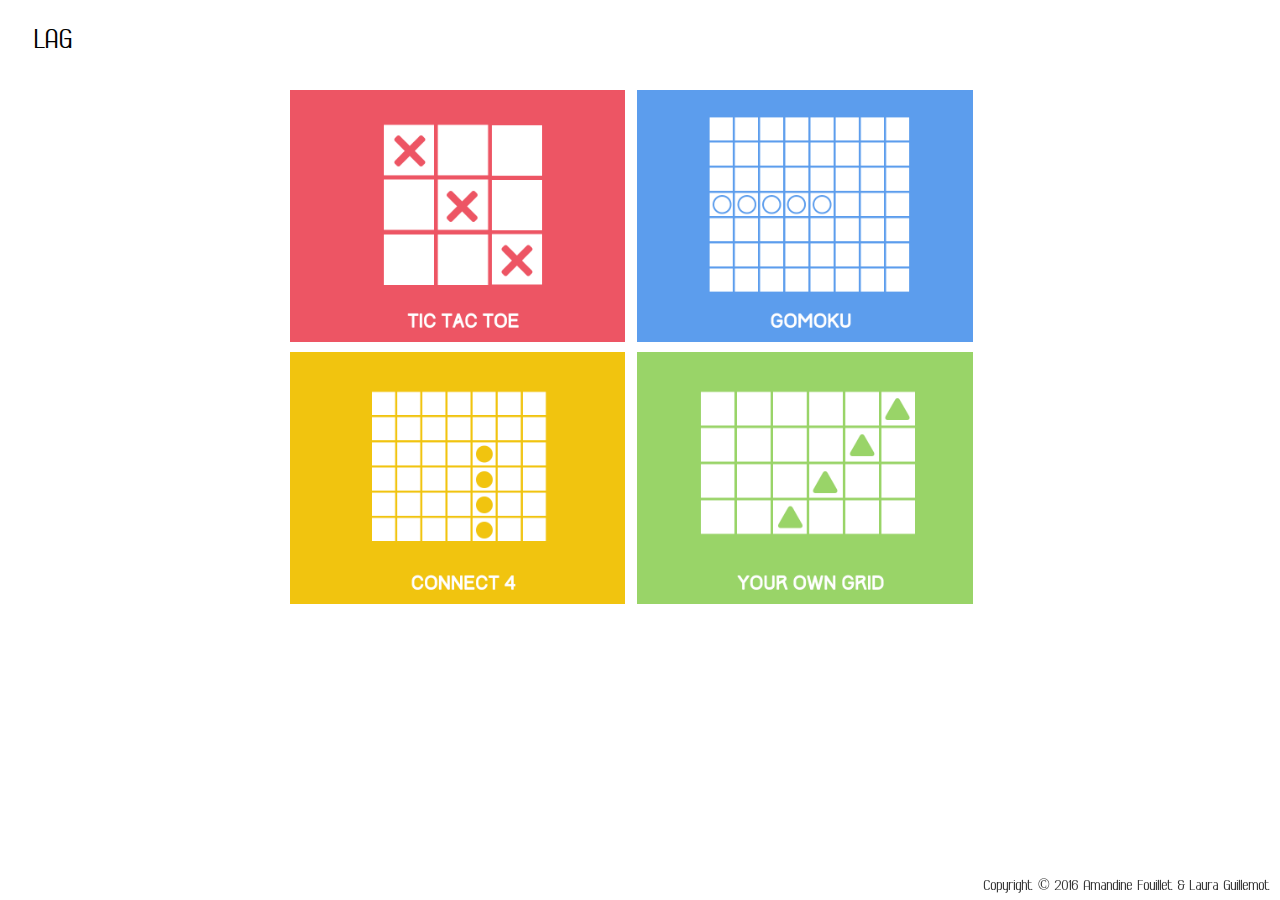
==== commit 64e52c88: "Last commit" ====
--- a/index.html
+++ b/index.html
@@ -1,15 +1,14 @@
 <!doctype html>
 <html>
 	<head>
-		<title>Gomoku</title>
+		<title>LAG</title>
 		<meta http-equiv="content-type" content="text/html; charset=utf-8" />
 	</head>
-	<link rel="stylesheet" type="text/css" href="css/gomoku.css">
+	<link rel="stylesheet" type="text/css" href="css/game.css">
 	<link rel="stylesheet" type="text/css" href="css/bootstrap.min.css">
 	<body style="text-align:left;" style="height:100%">
 		<div class="container" style="height:100%">
 			<div class="row" style="font-family:ambrosia;font-size:30px;margin:20px;">
-				<!--<img width="20px;" src="images/delete.png" style="margin-right:3px;"><img width="20px;" src="images/round.png" style="margin-right:3px;"><img width="23px;" src="images/plain.png" style="margin-right:3px;">-->
 				<span style="color:black;">L</span><span style="color:black;">A</span><span style="color:black;">G</span>
 			</div>
 			<div class="row" style="height:100%">
@@ -18,56 +17,22 @@
 						<div id="menu" class="menu">
 							<div class="col-sm-6 text-right" style="margin-right:-9px;">
 								<a href="game.html" onclick="saveData(1);">
-									<img src="images/morpion.png" width="60%">
-									<!--<table class="smallMenu">
-										<tr><td class="red2"></td><td></td><td></td></tr>
-										<tr><td></td><td class="red2"></td><td></td></tr>
-										<tr><td></td><td></td><td class="red2"></td></tr>
-									</table>-->
-									<!--<p> Tic Tac Toe</p>-->
+									<img src="images/morpion.png" width="55%">
 								</a>
 							</div>
 							<div class="col-sm-6 text-left" style="margin-left:-9px;">
 								<a href="game.html" onclick="saveData(3);">
-									<img src="images/gomoku_log.png" width="60%">
-									<!--<table class="verySmallMenu">
-										<tr><td></td><td></td><td></td><td></td><td></td><td></td><td></td></tr>
-										<tr><td></td><td></td><td></td><td></td><td></td><td></td><td></td></tr>
-										<tr></td><td></td><td></td><td class="blue"></td><td class="blue"></td><td class="blue"></td><td class="blue"></td><td class="blue"></tr>
-										<tr><td></td><td></td><td></td><td></td><td></td><td></td><td></td></tr>
-										<tr><td></td><td></td><td></td><td></td><td></td><td></td><td></td></tr>
-										<tr><td></td><td></td><td></td><td></td><td></td><td></td><td></td></tr>
-										<tr><td></td><td></td><td></td><td></td><td></td><td></td><td></td></tr>
-									</table>
-									<span>Gomoku</span>-->
+									<img src="images/gomoku_log.png" width="55%">
 								</a>
 							</div>
 							<div class="col-sm-6 text-right" style="margin-right:-9px;">
 								<a href="game.html" onclick="saveData(2);">
-									<img src="images/connect4_log.png" width="60%">
-									<!--
-									<table class="verySmallMenu">
-										<tr><td></td><td></td><td></td><td></td><td></td><td></td><td></td></tr>
-										<tr><td></td><td></td><td></td><td></td><td></td><td></td><td></td></tr>
-										<tr><td></td><td></td><td></td><td class="yellow"></td><td></td><td></td><td></td></tr>
-										<tr><td></td><td></td><td class="yellow"></td><td></td><td></td><td></td><td></td></tr>
-										<tr><td></td><td class="yellow"></td><td></td><td></td><td></td><td></td><td></td></tr>
-										<tr><td class="yellow"></td><td></td><td></td><td></td><td></td><td></td><td></td></tr>
-									</table>
-									<span>Connect 4</span>-->
+									<img src="images/connect4_log.png" width="55%">
 								</a>
 							</div>
 							<div class="col-sm-6 text-left" style="margin-left:-9px;">
 								<a href="game.html" onclick="saveData(4);">
-									<img src="images/yourown_log.png" width="60%">
-
-									<!--<table class="mediumSmallMenu">
-										<tr><td></td><td class="green"></td><td></td><td></td><td></td></tr>
-										<tr><td></td><td class="green"></td><td></td><td></td><td></td></tr>
-										<tr><td></td><td class="green"></td><td></td><td></td><td></td></tr>
-										<tr><td></td><td class="green"></td><td></td><td></td><td></td></tr>
-									</table>
-									<span>Your Own Grid</span>-->
+									<img src="images/yourown_log.png" width="55%">
 								</a>
 							</div>
 							<div class="col-sm-2"></div>
--- a/css/game.css
+++ b/css/game.css
@@ -0,0 +1,391 @@
+/**
+ * @file gomoku.css
+ * Stylesheet
+ * @author Amandine Fouillet <amandinefouillet@gmail.com>
+ * @author Laura Guillemot <laura.guillemot@insa-rennes.fr>
+ */
+
+@font-face {
+  font-family: 'ambrosia';
+  src: url('../font/ambrosia.ttf') format('truetype');
+  font-weight: normal;
+  font-style: normal;
+}
+
+@font-face {
+    font-family: 'source';
+    src: url('../font/Source.otf') format('truetype');
+    font-weight: normal;
+    font-style: normal;
+}
+
+body{
+  min-height: 100%;
+  height:100%;
+  font-family: ambrosia; 
+  text-align: center; 
+}
+
+.blackclass{
+  background-color: #5c9ded;
+}
+.connect4{
+  background: url("../images/connect4_empty.png") no-repeat center center;
+  background-size: 100% 100%;
+}
+.connect4_red{
+  background:  url("../images/connect4_red.png") no-repeat center center;
+  background-size: 100% 100%;
+}
+.connect4_yellow{
+  background: url("../images/connect4_yellow.png") no-repeat center center;
+  background-size: 100% 100%;
+}
+
+.search_1{
+  border:2px solid #ed5564;
+}
+.search_2{
+  border:2px solid #5c9ded;
+}
+
+.red {
+  background: #e0e4e7  url("../images/delete.png") no-repeat center center;
+}
+
+.redWin {
+  background: #ed5564;
+}
+
+.black {
+  background: #e0e4e7  url("../images/geometry.png") no-repeat center center;
+}
+
+.blackWin {
+  background: #5c9ded;
+}
+
+.yellowWin{
+   background: url("../images/connect4_yellow_win.png") no-repeat center center;
+  background-size: 100% 100%;
+}
+.red4win{
+   background: url("../images/connect4_red_win.png") no-repeat center center;
+  background-size: 100% 100%;
+}
+.turn{
+  margin-left:10px;
+  margin-top:10px;
+  font-family: ambrosia; 
+  font-size: 25px;
+  font-weight: bold;
+}
+
+table td{
+  cursor: pointer;
+  display: table-cell !important;
+  background-color: #e0e4e7 ;
+ border: 1px solid #a5adb8;
+}
+
+table{
+  margin : 10px auto auto auto; 
+
+}
+#table_game { 
+  margin : 10px auto auto auto; 
+  border-collapse: inherit !important;
+  border-spacing: 8px 8px;
+}
+
+#table_game_4 { 
+  margin : 10px auto auto auto; 
+  border-collapse: inherit !important;
+  border-spacing: 0;
+}
+
+#table_game_4 td{
+  border: 1px solid #5c9ded;
+}
+
+.container{
+  width:100% !important;
+}
+
+.alignTable{
+  position: absolute;
+  left:40%;
+}
+
+.bigTable td{
+  width:100px !important;
+  height:100px !important;
+}
+
+.mediumTable td{
+  width:80px !important;
+  height:80px !important;
+}
+
+.smallTable td{
+  width:50px !important;
+  height:50px !important;
+}
+.smallTable {
+   border-spacing: 3px 3px !important;
+}
+
+.border_bottom {
+  border-bottom:1pt solid black;
+} 
+
+.button {
+  vertical-align: middle;
+  position: relative;
+  vertical-align: middle;
+  border-radius: 5px;
+  padding: 5px;
+  font-size: 22px;
+  width:40px;
+  height:40px;
+  color: white;
+  text-align: center;
+  right:0;
+  background: #67B2D0;
+  border: 0;
+  cursor: pointer;
+}
+
+.redbutton {
+  background: #ed5564;
+  padding-top: 1px;
+}
+
+.number{
+  font-family: track;
+  font-size: 20px;
+  padding:10px;
+  border-radius: 5px;
+  border:1px solid black;
+}
+
+.center-table
+{
+  margin: 0 auto !important;
+  float: none !important;
+}
+
+.center-div{
+  position: absolute;
+  margin: auto;
+  top: 35%; 
+  left: 40%;
+  border-radius: 3px;
+}
+
+.whitebutton{
+  background-color: white !important;
+}
+
+#btnClose {
+  display: none;
+}
+
+#princ{
+  display: inline-block;
+}
+
+#config{
+  display:none;
+  background:#ed5564;
+  height:100vh;
+  color:white;
+  font-family: source;
+  font-size: 20px;
+}
+
+.add_minus{
+  cursor: pointer;
+}
+
+.nb{
+  font-family: track;
+}
+
+footer {
+  height:24px; 
+  font-family: ambrosia;
+  font-size: 16px;
+  height:24px; // Replace with the height your footer should be
+  width: 100%; // Don't change
+  background-image: none;
+  background-repeat: repeat;
+  background-attachment: scroll;
+  background-position: 0% 0%;
+  position: fixed;
+  bottom: 0pt;
+  right: 0pt;
+  margin-right:10px;
+  margin-left:10px;
+}  
+
+div {
+  margin:0 0 0.75em 0;
+}
+
+input[type="radio"] {
+    display:none;
+}
+input[type="radio"] + label {
+    color: white;
+    margin-right: 10px;
+}
+
+input[type="radio"] + label span {
+    display:inline-block;
+    width:19px;
+    height:19px;
+    margin:-1px 4px 0 0;
+    vertical-align:middle;
+    cursor:pointer;
+    -moz-border-radius:  50%;
+    border-radius:  50%;
+    margin-right: 10px;
+}
+
+input[type="radio"] + label span {
+     background-color:white;
+}
+
+input[type="radio"]:checked + label span{
+     background-color:#4cc5e4;
+
+}
+
+input[type="radio"]:checked + label span .green{
+     background-color:black;
+
+}
+
+input[type="radio"] + label span,
+input[type="radio"]:checked + label span {
+  -webkit-transition:background-color 0.4s linear;
+  -o-transition:background-color 0.4s linear;
+  -moz-transition:background-color 0.4s linear;
+  transition:background-color 0.4s linear;
+}
+
+label{
+  font-weight: inherit !important;
+}
+
+.contButton{
+  margin-left:20px;
+  width:100px;
+  font-size:18px;
+  font-family:source;
+  display:none;
+  background-color: #5c9ded;
+}
+
+#menu {
+  top:50%;
+}
+
+.menu a, .menu a:hover{
+  width: 100%;
+  height: 100%;
+  font-family: track;
+  color:white;
+  font-size: 17px;
+  text-decoration: none;
+}
+
+.redMenu {
+  background-color:#ed5564;
+  height:200px;
+  margin-right: 10px;
+}
+
+.greenMenu {
+  background-color:#99d468;
+   height:200px;
+    margin-right: 10px;
+}
+
+.blueMenu {
+  background-color:#5c9ded;
+   height:200px;
+    margin-right: 10px;
+}
+
+.yellowMenu{
+  background-color:#f1c40f;
+  height:200px;
+  margin-right: 10px;
+}
+
+.blackbutton{
+  background-color: #a5adb8;
+  padding: 7px;
+    padding-right: 10px;
+}
+
+.smallMenu {
+  margin-bottom: 10px;
+     border-spacing: 2px 2px !important;
+}
+
+.smallMenu td{
+  width:40px !important;
+  height:40px !important;
+  background-color: white;
+}
+
+.verySmallMenu {
+  margin-bottom: 10px;
+     border-spacing: 1px 1px !important;
+}
+
+.verySmallMenu td{
+  width:18px !important;
+  height:18px !important;
+  background-color: white;
+}
+
+.mediumSmallMenu {
+  margin-bottom: 14px;
+  border-spacing: 1px 1px !important;
+}
+
+.mediumSmallMenu td{
+  width:28px !important;
+  height:28px !important;
+  background-color: white;
+}
+
+.blue {
+   background: #e0e4e7  url("../images/sphere.png") no-repeat center center;
+   background-size: 12px 12px;
+}
+
+.yellow {
+  background: #e0e4e7  url("../images/roundYellow.png") no-repeat center center;
+  background-size: 12px 12px;
+}
+
+.green {
+  background: #e0e4e7  url("../images/plain.png") no-repeat center center;
+   background-size: 18px 18px;
+}
+
+.red2 {
+  background: #e0e4e7  url("../images/delete.png") no-repeat center center;
+  background-size: 22px 22px;
+}
+
+ @media (max-width: 768px) {
+      .col-xs-12.text-right, .col-xs-12.text-left {
+              text-align: center;
+       } 
+    }
